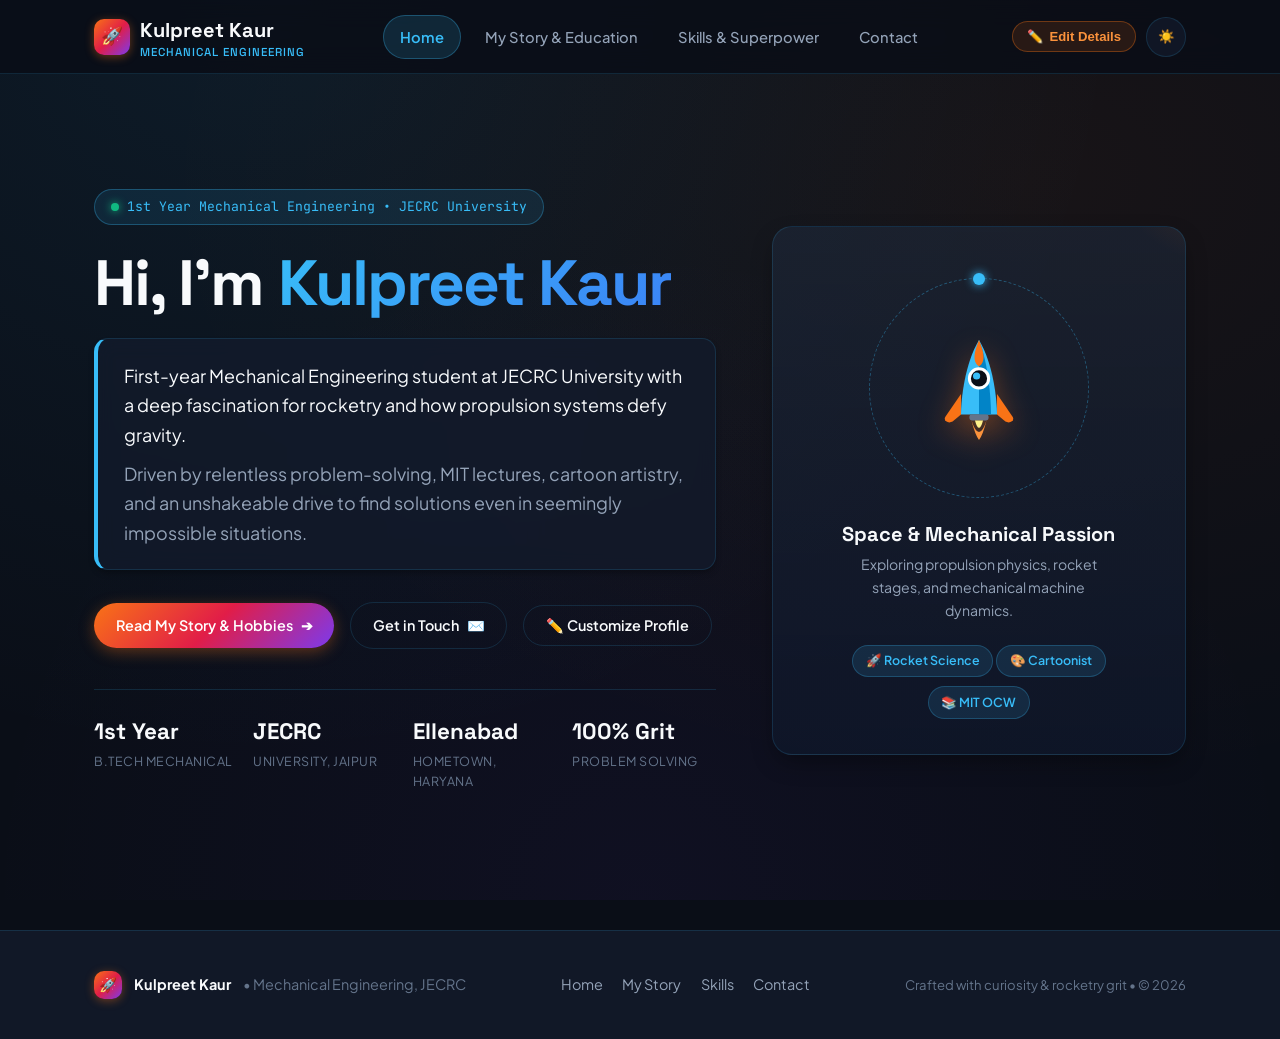
==== index.html @ 8f388271 "Add files via upload" ====
<!DOCTYPE html>
<html lang="en" data-theme="dark">
<head>
  <meta charset="UTF-8">
  <meta name="viewport" content="width=device-width, initial-scale=1.0">
  <title>Home - Kulpreet Kaur | Mechanical Engineering & Rocketry Portfolio</title>
  <meta name="description" content="Portfolio of Kulpreet Kaur - 1st Year Mechanical Engineering Student at JECRC University, Rocketry Enthusiast, and Relentless Problem Solver.">
  <link rel="stylesheet" href="css/style.css">
</head>
<body>

  <!-- Navigation Bar -->
  <header class="navbar">
    <div class="container nav-container">
      <a href="index.html" class="nav-brand">
        <span class="rocket-icon-brand">🚀</span>
        <div>
          <span data-config="name">Kulpreet Kaur</span>
          <span class="brand-text-sub">Mechanical Engineering</span>
        </div>
      </a>

      <nav>
        <ul class="nav-menu">
          <li><a href="index.html" class="nav-link active">Home</a></li>
          <li><a href="about.html" class="nav-link">My Story &amp; Education</a></li>
          <li><a href="skills.html" class="nav-link">Skills &amp; Superpower</a></li>
          <li><a href="contact.html" class="nav-link">Contact</a></li>
        </ul>
      </nav>

      <div class="nav-actions">
        <!-- Live Customizer Trigger -->
        <button class="btn-edit-badge open-customizer-btn" title="Customize phone, email, linkedin, and intro">
          ✏️ <span>Edit Details</span>
        </button>
        <!-- Theme Toggle -->
        <button id="themeToggleBtn" class="btn-icon" title="Toggle Theme" aria-label="Toggle Theme">☀️</button>
        <!-- Mobile Menu Toggle -->
        <button class="mobile-toggle" aria-label="Toggle mobile menu">☰</button>
      </div>
    </div>
  </header>

  <!-- Page 1: Home Section -->
  <main class="page-section">
    <div class="container">
      <div class="hero-wrapper">
        <!-- Left: Text Information -->
        <div class="hero-text-col">
          <div class="hero-pill">
            <span class="dot"></span>
            <span>1st Year Mechanical Engineering &bull; JECRC University</span>
          </div>

          <h1 class="hero-name">
            Hi, I'm <span class="text-gradient" data-config="name">Kulpreet Kaur</span>
          </h1>

          <!-- 2-Line Intro as requested -->
          <div class="hero-intro-box">
            <p class="hero-intro-line" data-config="introLine1">
              First-year Mechanical Engineering student at JECRC University with a deep fascination for rocketry and how propulsion systems defy gravity.
            </p>
            <p class="hero-intro-line" data-config="introLine2">
              Driven by relentless problem-solving, MIT lectures, cartoon artistry, and an unshakeable drive to find solutions even in seemingly impossible situations.
            </p>
          </div>

          <!-- Quick Action CTAs -->
          <div class="hero-ctas">
            <a href="about.html" class="btn btn-rocket">
              <span>Read My Story &amp; Hobbies</span> ➔
            </a>
            <a href="contact.html" class="btn btn-outline">
              <span>Get in Touch</span> ✉️
            </a>
            <button class="btn btn-outline open-customizer-btn">
              <span>✏️ Customize Profile</span>
            </button>
          </div>

          <!-- Hero Highlights / Stats -->
          <div class="hero-stats">
            <div class="stat-item">
              <span class="stat-value">1st Year</span>
              <span class="stat-label">B.Tech Mechanical</span>
            </div>
            <div class="stat-item">
              <span class="stat-value">JECRC</span>
              <span class="stat-label">University, Jaipur</span>
            </div>
            <div class="stat-item">
              <span class="stat-value">Ellenabad</span>
              <span class="stat-label">Hometown, Haryana</span>
            </div>
            <div class="stat-item">
              <span class="stat-value">100% Grit</span>
              <span class="stat-label">Problem Solving</span>
            </div>
          </div>
        </div>

        <!-- Right: Rocket & Creative Blueprint Visual Card -->
        <div class="hero-visual-col">
          <div class="hero-visual-card">
            <div class="rocket-orbit-wrapper">
              <div class="orbit-ring">
                <div class="orbit-satellite" title="Orbiting Satellite"></div>
              </div>
              <!-- Rocket Art SVG -->
              <svg class="rocket-art" viewBox="0 0 100 100" fill="none" xmlns="http://www.w3.org/2000/svg">
                <!-- Rocket Body -->
                <path d="M50 10 C62 30 65 60 65 72 L35 72 C35 60 38 30 50 10 Z" fill="#38bdf8"/>
                <path d="M50 10 C58 30 60 60 60 72 L50 72 Z" fill="#0284c7"/>
                <!-- Nose Cone Tip -->
                <path d="M50 10 C54 20 56 28 50 32 C44 28 46 20 50 10 Z" fill="#f97316"/>
                <!-- Porthole Window -->
                <circle cx="50" cy="42" r="8" fill="#0a0e17" stroke="#ffffff" stroke-width="2.5"/>
                <circle cx="48" cy="40" r="3" fill="#38bdf8"/>
                <!-- Fins -->
                <path d="M35 55 L22 74 C20 77 24 80 28 78 L35 72 Z" fill="#f97316"/>
                <path d="M65 55 L78 74 C80 77 76 80 72 78 L65 72 Z" fill="#f97316"/>
                <!-- Thruster Base -->
                <rect x="42" y="72" width="16" height="5" rx="2" fill="#64748b"/>
                <!-- Flame Jet -->
                <path d="M44 77 Q50 95 56 77 Q53 88 50 92 Q47 88 44 77 Z" fill="#fb923c">
                  <animate attributeName="d" 
                    values="M44 77 Q50 95 56 77 Q53 88 50 92 Q47 88 44 77 Z; M43 77 Q50 100 57 77 Q54 92 50 97 Q46 92 43 77 Z; M44 77 Q50 95 56 77 Q53 88 50 92 Q47 88 44 77 Z" 
                    dur="0.4s" repeatCount="indefinite" />
                </path>
                <path d="M47 77 Q50 88 53 77 Z" fill="#fef08a">
                  <animate attributeName="d" 
                    values="M47 77 Q50 88 53 77 Z; M46 77 Q50 92 54 77 Z; M47 77 Q50 88 53 77 Z" 
                    dur="0.3s" repeatCount="indefinite" />
                </path>
              </svg>
            </div>

            <h3 style="font-size: 1.25rem; margin-bottom: 0.35rem;">Space &amp; Mechanical Passion</h3>
            <p style="font-size: 0.88rem; color: var(--text-secondary); max-width: 280px; margin-bottom: 0.8rem;">
              Exploring propulsion physics, rocket stages, and mechanical machine dynamics.
            </p>
            <div>
              <span class="badge-tag">🚀 Rocket Science</span>
              <span class="badge-tag">🎨 Cartoonist</span>
              <span class="badge-tag">📚 MIT OCW</span>
            </div>
          </div>
        </div>
      </div>
    </div>
  </main>

  <!-- Interactive Customizer Modal (Shared on all 4 pages) -->
  <div id="customizerModalBackdrop" class="modal-backdrop">
    <div class="customizer-modal" role="dialog" aria-modal="true" aria-labelledby="modalTitle">
      <div class="modal-header">
        <div class="modal-title-group">
          <span style="font-size: 1.4rem;">⚙️</span>
          <div>
            <h3 id="modalTitle" class="modal-title">Customize Your Portfolio Details</h3>
            <p style="font-size: 0.78rem; color: var(--text-muted);">Fill in or edit your personal links and bio anytime</p>
          </div>
        </div>
        <button id="closeCustomizerBtn" class="modal-close-btn" aria-label="Close modal">✕</button>
      </div>

      <div class="modal-body">
        <div class="modal-hint-box">
          <span>💡</span>
          <div>
            <strong>Instant Live Update:</strong> Changes saved here are stored in your browser and automatically update across all 4 pages (Home, Story, Skills, Contact).
          </div>
        </div>

        <form id="customizerForm" onsubmit="return false;">
          <div class="edit-fields-grid">
            <div class="form-group full-width">
              <label class="form-label" for="cfgName">Full Name</label>
              <input type="text" id="cfgName" class="form-input" placeholder="e.g. Kulpreet Kaur">
            </div>

            <div class="form-group full-width">
              <label class="form-label" for="cfgRole">Headline / Student Title</label>
              <input type="text" id="cfgRole" class="form-input" placeholder="e.g. 1st Year Mechanical Engineering Student & Rocketry Enthusiast">
            </div>

            <div class="form-group full-width">
              <label class="form-label" for="cfgIntro1">Intro Line 1 (Home Page)</label>
              <textarea id="cfgIntro1" class="form-textarea" rows="2" placeholder="First line of your 2-line intro"></textarea>
            </div>

            <div class="form-group full-width">
              <label class="form-label" for="cfgIntro2">Intro Line 2 (Home Page)</label>
              <textarea id="cfgIntro2" class="form-textarea" rows="2" placeholder="Second line of your 2-line intro"></textarea>
            </div>

            <div class="form-group">
              <label class="form-label" for="cfgPhone">Contact Phone Number</label>
              <input type="text" id="cfgPhone" class="form-input" placeholder="e.g. +91 95000 00065">
            </div>

            <div class="form-group">
              <label class="form-label" for="cfgEmail">Email Address</label>
              <input type="email" id="cfgEmail" class="form-input" placeholder="e.g. kulpreet.kaur@example.com">
            </div>

            <div class="form-group full-width">
              <label class="form-label" for="cfgLinkedin">LinkedIn Profile URL (Clickable Link)</label>
              <input type="url" id="cfgLinkedin" class="form-input" placeholder="https://www.linkedin.com/in/your-profile">
            </div>

            <div class="form-group full-width">
              <label class="form-label" for="cfgLinkedinDisplay">LinkedIn Display Text</label>
              <input type="text" id="cfgLinkedinDisplay" class="form-input" placeholder="e.g. linkedin.com/in/kulpreet-kaur">
            </div>

            <div class="form-group">
              <label class="form-label" for="cfgUniversity">University</label>
              <input type="text" id="cfgUniversity" class="form-input" placeholder="JECRC University, Jaipur">
            </div>

            <div class="form-group">
              <label class="form-label" for="cfgSchool">School Name &amp; City</label>
              <input type="text" id="cfgSchool" class="form-input" placeholder="Nachiketan Public School, Ellenabad">
            </div>
          </div>
        </form>
      </div>

      <div class="modal-footer">
        <div class="modal-footer-left">
          <button id="resetCustomizerBtn" type="button" class="btn btn-outline" style="font-size: 0.82rem; padding: 0.5rem 0.9rem;">
            🔄 Reset
          </button>
          <button id="exportConfigBtn" type="button" class="btn btn-outline" style="font-size: 0.82rem; padding: 0.5rem 0.9rem;" title="Copy JSON configuration snippet">
            📋 Copy JSON
          </button>
        </div>
        <div style="display: flex; gap: 0.6rem;">
          <button id="cancelCustomizerBtn" type="button" class="btn btn-outline">Cancel</button>
          <button id="saveCustomizerBtn" type="button" class="btn btn-primary">Save Changes</button>
        </div>
      </div>
    </div>
  </div>

  <!-- Footer -->
  <footer class="site-footer">
    <div class="container footer-inner">
      <div class="footer-brand">
        <span class="rocket-icon-brand" style="width: 28px; height: 28px; font-size: 0.9rem;">🚀</span>
        <strong data-config="name">Kulpreet Kaur</strong>
        <span style="color: var(--text-muted);">&bull; Mechanical Engineering, JECRC</span>
      </div>

      <ul class="footer-nav">
        <li><a href="index.html">Home</a></li>
        <li><a href="about.html">My Story</a></li>
        <li><a href="skills.html">Skills</a></li>
        <li><a href="contact.html">Contact</a></li>
      </ul>

      <div class="footer-copy">
        Crafted with curiosity &amp; rocketry grit &bull; &copy; 2026
      </div>
    </div>
  </footer>

  <script src="js/portfolio-config.js"></script>
  <script src="js/main.js"></script>
</body>
</html>
---- css/style.css ----
/* ===================================================================
   PORTFOLIO STYLESHEET - KULPREET KAUR
   Aesthetic: Aerospace Engineering x Clean Creative Modernism
   =================================================================== */

@import url('https://fonts.googleapis.com/css2?family=Space+Grotesk:wght@400;500;600;700&family=Plus+Jakarta+Sans:wght@300;400;500;600;700&family=JetBrains+Mono:wght@400;500&display=swap');

:root {
  /* Dark Theme (Default) */
  --bg-primary: #0a0e17;
  --bg-secondary: #111827;
  --bg-card: rgba(19, 27, 44, 0.75);
  --bg-card-hover: rgba(28, 40, 65, 0.85);
  --border-color: rgba(56, 189, 248, 0.15);
  --border-glow: rgba(56, 189, 248, 0.4);
  
  --text-primary: #f8fafc;
  --text-secondary: #94a3b8;
  --text-muted: #64748b;
  
  --accent-cyan: #38bdf8;
  --accent-blue: #3b82f6;
  --accent-orange: #f97316;
  --accent-flame: #fb923c;
  --accent-purple: #a855f7;
  --accent-green: #10b981;
  
  --gradient-rocket: linear-gradient(135deg, #f97316 0%, #e11d48 50%, #7c3aed 100%);
  --gradient-cyan: linear-gradient(135deg, #38bdf8 0%, #3b82f6 100%);
  --gradient-card: linear-gradient(180deg, rgba(30, 41, 59, 0.6) 0%, rgba(15, 23, 42, 0.8) 100%);
  
  --font-heading: 'Space Grotesk', -apple-system, sans-serif;
  --font-body: 'Plus Jakarta Sans', -apple-system, sans-serif;
  --font-mono: 'JetBrains Mono', monospace;
  
  --shadow-sm: 0 4px 6px -1px rgba(0, 0, 0, 0.3);
  --shadow-md: 0 10px 25px -5px rgba(0, 0, 0, 0.4);
  --shadow-glow: 0 0 25px rgba(56, 189, 248, 0.25);
  --shadow-flame: 0 0 25px rgba(249, 115, 22, 0.35);

  --radius-sm: 8px;
  --radius-md: 14px;
  --radius-lg: 20px;
  --radius-full: 9999px;
  
  --transition-fast: 0.2s cubic-bezier(0.4, 0, 0.2, 1);
  --transition-normal: 0.3s cubic-bezier(0.4, 0, 0.2, 1);
}

/* Light Theme Variables */
[data-theme="light"] {
  --bg-primary: #f8fafc;
  --bg-secondary: #f1f5f9;
  --bg-card: rgba(255, 255, 255, 0.85);
  --bg-card-hover: rgba(255, 255, 255, 0.98);
  --border-color: rgba(14, 165, 233, 0.2);
  --border-glow: rgba(14, 165, 233, 0.45);
  
  --text-primary: #0f172a;
  --text-secondary: #475569;
  --text-muted: #94a3b8;
  
  --accent-cyan: #0284c7;
  --accent-blue: #2563eb;
  --accent-orange: #ea580c;
  
  --shadow-sm: 0 2px 4px rgba(0, 0, 0, 0.05);
  --shadow-md: 0 10px 20px -3px rgba(0, 0, 0, 0.08);
  --shadow-glow: 0 0 20px rgba(14, 165, 233, 0.2);
  --shadow-flame: 0 0 20px rgba(234, 88, 12, 0.25);
  --gradient-card: linear-gradient(180deg, rgba(255, 255, 255, 0.9) 0%, rgba(248, 250, 252, 0.95) 100%);
}

/* ===================================================================
   BASE & RESET
   =================================================================== */

*, *::before, *::after {
  box-sizing: border-box;
  margin: 0;
  padding: 0;
}

html {
  scroll-behavior: smooth;
  font-size: 16px;
}

body {
  font-family: var(--font-body);
  background-color: var(--bg-primary);
  color: var(--text-primary);
  line-height: 1.65;
  min-height: 100vh;
  display: flex;
  flex-direction: column;
  background-image: 
    radial-gradient(ellipse at 20% 0%, rgba(56, 189, 248, 0.08) 0%, transparent 60%),
    radial-gradient(ellipse at 80% 20%, rgba(249, 115, 22, 0.06) 0%, transparent 60%),
    radial-gradient(circle at 50% 100%, rgba(124, 58, 237, 0.05) 0%, transparent 60%);
  background-attachment: fixed;
  overflow-x: hidden;
}

/* Selection */
::selection {
  background: var(--accent-cyan);
  color: #040810;
}

/* Container */
.container {
  width: 100%;
  max-width: 1140px;
  margin: 0 auto;
  padding: 0 1.5rem;
}

/* Typography */
h1, h2, h3, h4, h5, h6 {
  font-family: var(--font-heading);
  color: var(--text-primary);
  font-weight: 700;
  line-height: 1.25;
}

p {
  color: var(--text-secondary);
}

a {
  color: inherit;
  text-decoration: none;
  transition: color var(--transition-fast);
}

/* ===================================================================
   NAVIGATION BAR
   =================================================================== */

.navbar {
  position: sticky;
  top: 0;
  z-index: 100;
  background: rgba(10, 14, 23, 0.85);
  backdrop-filter: blur(14px);
  -webkit-backdrop-filter: blur(14px);
  border-bottom: 1px solid var(--border-color);
  padding: 0.9rem 0;
  transition: all var(--transition-normal);
}

[data-theme="light"] .navbar {
  background: rgba(248, 250, 252, 0.9);
}

.nav-container {
  display: flex;
  align-items: center;
  justify-content: space-between;
}

.nav-brand {
  display: flex;
  align-items: center;
  gap: 0.65rem;
  font-family: var(--font-heading);
  font-weight: 700;
  font-size: 1.25rem;
  color: var(--text-primary);
}

.rocket-icon-brand {
  display: inline-flex;
  align-items: center;
  justify-content: center;
  width: 36px;
  height: 36px;
  border-radius: 10px;
  background: var(--gradient-rocket);
  box-shadow: 0 2px 10px rgba(249, 115, 22, 0.4);
  font-size: 1.1rem;
  animation: pulse-glow 3s infinite ease-in-out;
}

@keyframes pulse-glow {
  0%, 100% { transform: translateY(0); box-shadow: 0 2px 10px rgba(249, 115, 22, 0.4); }
  50% { transform: translateY(-2px); box-shadow: 0 6px 18px rgba(249, 115, 22, 0.6); }
}

.brand-text-sub {
  font-size: 0.72rem;
  font-weight: 500;
  color: var(--accent-cyan);
  text-transform: uppercase;
  letter-spacing: 1px;
  display: block;
  line-height: 1;
}

.nav-menu {
  display: flex;
  align-items: center;
  list-style: none;
  gap: 0.5rem;
}

.nav-link {
  font-size: 0.92rem;
  font-weight: 500;
  padding: 0.55rem 1rem;
  border-radius: var(--radius-full);
  color: var(--text-secondary);
  transition: all var(--transition-fast);
  display: flex;
  align-items: center;
  gap: 0.4rem;
}

.nav-link:hover {
  color: var(--text-primary);
  background: rgba(56, 189, 248, 0.1);
}

.nav-link.active {
  color: var(--accent-cyan);
  background: rgba(56, 189, 248, 0.14);
  border: 1px solid rgba(56, 189, 248, 0.3);
  font-weight: 600;
}

.nav-actions {
  display: flex;
  align-items: center;
  gap: 0.6rem;
}

/* Buttons */
.btn {
  display: inline-flex;
  align-items: center;
  justify-content: center;
  gap: 0.5rem;
  padding: 0.65rem 1.35rem;
  font-size: 0.9rem;
  font-weight: 600;
  font-family: var(--font-body);
  border-radius: var(--radius-full);
  border: none;
  cursor: pointer;
  transition: all var(--transition-normal);
  text-align: center;
  white-space: nowrap;
}

.btn-primary {
  background: var(--gradient-cyan);
  color: #040810;
  box-shadow: 0 4px 15px rgba(56, 189, 248, 0.35);
}

.btn-primary:hover {
  transform: translateY(-2px);
  box-shadow: 0 8px 24px rgba(56, 189, 248, 0.5);
  color: #000;
}

.btn-rocket {
  background: var(--gradient-rocket);
  color: #ffffff;
  box-shadow: 0 4px 15px rgba(249, 115, 22, 0.35);
}

.btn-rocket:hover {
  transform: translateY(-2px);
  box-shadow: 0 8px 24px rgba(249, 115, 22, 0.55);
}

.btn-outline {
  background: transparent;
  color: var(--text-primary);
  border: 1px solid var(--border-color);
}

.btn-outline:hover {
  border-color: var(--accent-cyan);
  background: rgba(56, 189, 248, 0.08);
  transform: translateY(-2px);
}

.btn-icon {
  width: 40px;
  height: 40px;
  padding: 0;
  border-radius: 50%;
  display: inline-flex;
  align-items: center;
  justify-content: center;
  background: var(--bg-card);
  border: 1px solid var(--border-color);
  color: var(--text-secondary);
  cursor: pointer;
  transition: all var(--transition-fast);
}

.btn-icon:hover {
  color: var(--text-primary);
  border-color: var(--accent-cyan);
  background: rgba(56, 189, 248, 0.12);
}

/* Edit Details Quick Button */
.btn-edit-badge {
  background: rgba(249, 115, 22, 0.12);
  color: var(--accent-flame);
  border: 1px solid rgba(249, 115, 22, 0.35);
  padding: 0.45rem 0.9rem;
  font-size: 0.82rem;
  border-radius: var(--radius-full);
  display: inline-flex;
  align-items: center;
  gap: 0.4rem;
  cursor: pointer;
  font-weight: 600;
  transition: all var(--transition-fast);
}

.btn-edit-badge:hover {
  background: rgba(249, 115, 22, 0.25);
  border-color: var(--accent-orange);
  transform: scale(1.03);
  box-shadow: 0 2px 10px rgba(249, 115, 22, 0.3);
}

/* Mobile Nav Toggle */
.mobile-toggle {
  display: none;
  background: transparent;
  border: none;
  color: var(--text-primary);
  font-size: 1.5rem;
  cursor: pointer;
}

/* ===================================================================
   MAIN HERO & PAGES
   =================================================================== */

main {
  flex: 1;
}

.page-section {
  padding: 3.5rem 0 5rem;
}

/* Hero Section (Page 1 - Home) */
.hero-wrapper {
  display: grid;
  grid-template-columns: 1.2fr 0.8fr;
  align-items: center;
  gap: 3.5rem;
  min-height: calc(100vh - 180px);
}

.hero-pill {
  display: inline-flex;
  align-items: center;
  gap: 0.5rem;
  padding: 0.4rem 1rem;
  border-radius: var(--radius-full);
  background: rgba(56, 189, 248, 0.1);
  border: 1px solid rgba(56, 189, 248, 0.3);
  font-size: 0.82rem;
  font-family: var(--font-mono);
  color: var(--accent-cyan);
  margin-bottom: 1.4rem;
}

.hero-pill .dot {
  width: 8px;
  height: 8px;
  border-radius: 50%;
  background: #10b981;
  box-shadow: 0 0 8px #10b981;
  animation: pulse-dot 2s infinite;
}

@keyframes pulse-dot {
  0%, 100% { opacity: 1; transform: scale(1); }
  50% { opacity: 0.5; transform: scale(0.85); }
}

.hero-name {
  font-size: clamp(2.5rem, 5vw, 4.2rem);
  font-weight: 800;
  letter-spacing: -0.03em;
  margin-bottom: 1.25rem;
  line-height: 1.1;
}

.text-gradient {
  background: var(--gradient-cyan);
  -webkit-background-clip: text;
  -webkit-text-fill-color: transparent;
}

.text-gradient-rocket {
  background: var(--gradient-rocket);
  -webkit-background-clip: text;
  -webkit-text-fill-color: transparent;
}

/* 2-Line Intro as requested */
.hero-intro-box {
  background: var(--bg-card);
  backdrop-filter: blur(10px);
  border: 1px solid var(--border-color);
  border-left: 4px solid var(--accent-cyan);
  border-radius: var(--radius-md);
  padding: 1.35rem 1.6rem;
  margin-bottom: 2rem;
  box-shadow: var(--shadow-sm);
}

.hero-intro-line {
  font-size: 1.12rem;
  color: var(--text-primary);
  line-height: 1.65;
  margin-bottom: 0.6rem;
}

.hero-intro-line:last-child {
  margin-bottom: 0;
  color: var(--text-secondary);
}

.hero-ctas {
  display: flex;
  flex-wrap: wrap;
  gap: 1rem;
  align-items: center;
  margin-bottom: 2.5rem;
}

/* Hero Stats Bar */
.hero-stats {
  display: grid;
  grid-template-columns: repeat(4, 1fr);
  gap: 1rem;
  padding-top: 1.5rem;
  border-top: 1px solid var(--border-color);
}

.stat-item {
  display: flex;
  flex-direction: column;
}

.stat-value {
  font-family: var(--font-heading);
  font-size: 1.4rem;
  font-weight: 700;
  color: var(--text-primary);
}

.stat-label {
  font-size: 0.78rem;
  color: var(--text-muted);
  text-transform: uppercase;
  letter-spacing: 0.5px;
}

/* Hero Rocket Visual */
.hero-visual-card {
  position: relative;
  background: var(--gradient-card);
  border: 1px solid var(--border-color);
  border-radius: var(--radius-lg);
  padding: 2.2rem;
  display: flex;
  flex-direction: column;
  align-items: center;
  text-align: center;
  box-shadow: var(--shadow-md);
  overflow: hidden;
}

.hero-visual-card::before {
  content: '';
  position: absolute;
  top: -40%;
  right: -40%;
  width: 250px;
  height: 250px;
  background: radial-gradient(circle, rgba(249, 115, 22, 0.2) 0%, transparent 70%);
  border-radius: 50%;
  pointer-events: none;
}

.rocket-orbit-wrapper {
  position: relative;
  width: 220px;
  height: 220px;
  margin: 1rem 0 1.5rem;
  display: flex;
  align-items: center;
  justify-content: center;
}

.orbit-ring {
  position: absolute;
  width: 100%;
  height: 100%;
  border: 1.5px dashed rgba(56, 189, 248, 0.35);
  border-radius: 50%;
  animation: rotate-orbit 25s linear infinite;
}

.orbit-satellite {
  position: absolute;
  top: -6px;
  left: 50%;
  transform: translateX(-50%);
  width: 12px;
  height: 12px;
  background: var(--accent-cyan);
  border-radius: 50%;
  box-shadow: 0 0 10px var(--accent-cyan);
}

@keyframes rotate-orbit {
  from { transform: rotate(0deg); }
  to { transform: rotate(360deg); }
}

.rocket-art {
  width: 120px;
  height: 120px;
  animation: hover-rocket 4s ease-in-out infinite;
  filter: drop-shadow(0 10px 15px rgba(249, 115, 22, 0.4));
}

@keyframes hover-rocket 
{
  0%, 100% { transform: translateY(0) rotate(-45deg); }
  50% { transform: translateY(-10px) rotate(-42deg); }
}

.badge-tag {
  background: rgba(56, 189, 248, 0.12);
  color: var(--accent-cyan);
  padding: 0.3rem 0.8rem;
  border-radius: var(--radius-full);
  font-size: 0.78rem;
  font-weight: 600;
  display: inline-block;
  margin-top: 0.6rem;
  border: 1px solid rgba(56, 189, 248, 0.25);
}

/* ===================================================================
   SECTION HEADERS
   =================================================================== */

.section-header {
  text-align: center;
  max-width: 680px;
  margin: 0 auto 3.2rem;
}

.section-eyebrow {
  font-family: var(--font-mono);
  font-size: 0.85rem;
  text-transform: uppercase;
  color: var(--accent-cyan);
  letter-spacing: 1.5px;
  margin-bottom: 0.5rem;
  display: inline-flex;
  align-items: center;
  gap: 0.5rem;
}

.section-title {
  font-size: clamp(2rem, 3.5vw, 2.75rem);
  font-weight: 700;
  margin-bottom: 0.9rem;
  letter-spacing: -0.02em;
}

.section-desc {
  font-size: 1.05rem;
  color: var(--text-secondary);
}

/* ===================================================================
   PAGE 2: ABOUT / STORY, HOBBIES & EDUCATION
   =================================================================== */

.about-grid {
  display: grid;
  grid-template-columns: 1fr;
  gap: 2.5rem;
}

.story-card {
  background: var(--bg-card);
  border: 1px solid var(--border-color);
  border-radius: var(--radius-lg);
  padding: 2.5rem;
  box-shadow: var(--shadow-sm);
  position: relative;
  overflow: hidden;
}

.story-card::after {
  content: '';
  position: absolute;
  top: 0;
  left: 0;
  width: 100%;
  height: 4px;
  background: var(--gradient-cyan);
}

.story-quote {
  font-size: 1.25rem;
  font-weight: 600;
  font-family: var(--font-heading);
  color: var(--text-primary);
  margin-bottom: 1.5rem;
  line-height: 1.5;
  border-left: 3px solid var(--accent-orange);
  padding-left: 1.2rem;
}

.story-body p {
  margin-bottom: 1.2rem;
  font-size: 1.02rem;
}

.story-body p:last-child {
  margin-bottom: 0;
}

/* Education Timeline */
.edu-timeline {
  display: flex;
  flex-direction: column;
  gap: 1.5rem;
  margin-top: 1rem;
}

.edu-card {
  background: var(--bg-card);
  border: 1px solid var(--border-color);
  border-radius: var(--radius-md);
  padding: 1.6rem 2rem;
  display: flex;
  gap: 1.5rem;
  align-items: flex-start;
  transition: all var(--transition-normal);
}

.edu-card:hover {
  border-color: var(--border-glow);
  transform: translateY(-3px);
  box-shadow: var(--shadow-glow);
}

.edu-icon-box {
  width: 50px;
  height: 50px;
  flex-shrink: 0;
  border-radius: 12px;
  background: rgba(56, 189, 248, 0.12);
  border: 1px solid rgba(56, 189, 248, 0.25);
  display: flex;
  align-items: center;
  justify-content: center;
  font-size: 1.5rem;
}

.edu-info h4 {
  font-size: 1.2rem;
  margin-bottom: 0.25rem;
}

.edu-subtitle {
  color: var(--accent-cyan);
  font-weight: 600;
  font-size: 0.95rem;
  margin-bottom: 0.4rem;
}

.edu-meta {
  display: flex;
  flex-wrap: wrap;
  gap: 1rem;
  font-size: 0.82rem;
  color: var(--text-muted);
  margin-bottom: 0.6rem;
  font-family: var(--font-mono);
}

/* Hobbies Showcase Grid */
.hobbies-grid {
  display: grid;
  grid-template-columns: repeat(auto-fit, minmax(260px, 1fr));
  gap: 1.5rem;
  margin-top: 1rem;
}

.hobby-card {
  background: var(--bg-card);
  border: 1px solid var(--border-color);
  border-radius: var(--radius-md);
  padding: 1.8rem;
  transition: all var(--transition-normal);
  display: flex;
  flex-direction: column;
  position: relative;
}

.hobby-card:hover {
  transform: translateY(-5px);
  border-color: var(--border-glow);
  box-shadow: var(--shadow-md);
}

.hobby-card.rocket-hobby {
  border-color: rgba(249, 115, 22, 0.3);
}

.hobby-card.rocket-hobby:hover {
  box-shadow: var(--shadow-flame);
  border-color: var(--accent-orange);
}

.hobby-icon {
  font-size: 2.2rem;
  margin-bottom: 1rem;
  display: inline-block;
}

.hobby-title {
  font-size: 1.15rem;
  margin-bottom: 0.5rem;
}

.hobby-desc {
  font-size: 0.92rem;
  color: var(--text-secondary);
  line-height: 1.6;
}

/* Cartoon Art Callout */
.art-spotlight {
  background: linear-gradient(135deg, rgba(168, 85, 247, 0.12) 0%, rgba(56, 189, 248, 0.08) 100%);
  border: 1px solid rgba(168, 85, 247, 0.25);
  border-radius: var(--radius-lg);
  padding: 2rem 2.5rem;
  display: flex;
  align-items: center;
  justify-content: space-between;
  gap: 2rem;
  margin-top: 2rem;
}

.art-spotlight-text h3 {
  font-size: 1.35rem;
  margin-bottom: 0.4rem;
  color: var(--text-primary);
}

.art-doodle-gallery {
  display: flex;
  gap: 1rem;
}

.doodle-badge {
  background: var(--bg-card);
  border: 1px solid var(--border-color);
  border-radius: var(--radius-md);
  padding: 0.6rem 1rem;
  font-size: 0.85rem;
  display: flex;
  align-items: center;
  gap: 0.4rem;
  box-shadow: var(--shadow-sm);
}

/* ===================================================================
   PAGE 3: SKILLS & SUPERPOWER
   =================================================================== */

/* Superpower Spotlight Banner */
.superpower-card {
  background: linear-gradient(135deg, rgba(249, 115, 22, 0.15) 0%, rgba(59, 130, 246, 0.12) 100%);
  border: 1px solid rgba(249, 115, 22, 0.35);
  border-radius: var(--radius-lg);
  padding: 2.5rem;
  box-shadow: var(--shadow-flame);
  position: relative;
  overflow: hidden;
  margin-bottom: 3rem;
}

.superpower-badge {
  background: var(--accent-orange);
  color: #fff;
  font-size: 0.78rem;
  font-weight: 700;
  text-transform: uppercase;
  letter-spacing: 1.5px;
  padding: 0.3rem 0.9rem;
  border-radius: var(--radius-full);
  display: inline-block;
  margin-bottom: 1rem;
}

.superpower-title {
  font-size: clamp(1.6rem, 3vw, 2.3rem);
  font-weight: 700;
  margin-bottom: 1rem;
  line-height: 1.3;
}

.superpower-motto {
  font-size: 1.25rem;
  font-style: italic;
  color: var(--accent-flame);
  margin-bottom: 1rem;
  font-weight: 600;
}

.superpower-desc {
  font-size: 1.05rem;
  color: var(--text-secondary);
  max-width: 800px;
  line-height: 1.7;
}

/* Skills Categories Grid */
.skills-grid {
  display: grid;
  grid-template-columns: repeat(auto-fit, minmax(320px, 1fr));
  gap: 1.8rem;
}

.skill-category-card {
  background: var(--bg-card);
  border: 1px solid var(--border-color);
  border-radius: var(--radius-md);
  padding: 2rem;
  transition: all var(--transition-normal);
  display: flex;
  flex-direction: column;
}

.skill-category-card:hover {
  transform: translateY(-4px);
  border-color: var(--border-glow);
  box-shadow: var(--shadow-glow);
}

.skill-cat-header {
  display: flex;
  align-items: center;
  gap: 0.9rem;
  margin-bottom: 1.25rem;
}

.skill-cat-icon {
  width: 44px;
  height: 44px;
  border-radius: 12px;
  background: rgba(56, 189, 248, 0.1);
  border: 1px solid rgba(56, 189, 248, 0.25);
  display: flex;
  align-items: center;
  justify-content: center;
  font-size: 1.35rem;
}

.skill-cat-title {
  font-size: 1.2rem;
  font-weight: 700;
}

.skill-items-list {
  list-style: none;
  display: flex;
  flex-direction: column;
  gap: 0.9rem;
}

.skill-item {
  display: flex;
  flex-direction: column;
  gap: 0.35rem;
}

.skill-item-top {
  display: flex;
  justify-content: space-between;
  align-items: center;
  font-size: 0.92rem;
  font-weight: 600;
}

.skill-bar-bg {
  width: 100%;
  height: 7px;
  background: rgba(255, 255, 255, 0.08);
  border-radius: var(--radius-full);
  overflow: hidden;
}

[data-theme="light"] .skill-bar-bg {
  background: rgba(0, 0, 0, 0.08);
}

.skill-bar-fill {
  height: 100%;
  border-radius: var(--radius-full);
  background: var(--gradient-cyan);
  transition: width 1s ease-in-out;
}

.skill-bar-fill.flame {
  background: var(--gradient-rocket);
}

.skill-tags {
  display: flex;
  flex-wrap: wrap;
  gap: 0.5rem;
  margin-top: 1.2rem;
}

.skill-tag {
  background: rgba(56, 189, 248, 0.08);
  border: 1px solid rgba(56, 189, 248, 0.2);
  color: var(--text-secondary);
  font-size: 0.78rem;
  padding: 0.25rem 0.65rem;
  border-radius: var(--radius-full);
}

/* ===================================================================
   PAGE 4: CONTACT & PROFESSIONAL LINKS
   =================================================================== */

.contact-layout {
  display: grid;
  grid-template-columns: 1fr 1fr;
  gap: 2.5rem;
}

.contact-cards-col {
  display: flex;
  flex-direction: column;
  gap: 1.25rem;
}

.contact-card {
  background: var(--bg-card);
  border: 1px solid var(--border-color);
  border-radius: var(--radius-md);
  padding: 1.5rem 1.8rem;
  display: flex;
  align-items: center;
  justify-content: space-between;
  gap: 1rem;
  transition: all var(--transition-normal);
  text-decoration: none;
}

.contact-card:hover {
  transform: translateX(4px);
  border-color: var(--accent-cyan);
  background: var(--bg-card-hover);
  box-shadow: var(--shadow-sm);
}

.contact-card-left {
  display: flex;
  align-items: center;
  gap: 1.2rem;
}

.contact-card-icon {
  width: 50px;
  height: 50px;
  border-radius: 14px;
  background: rgba(56, 189, 248, 0.12);
  border: 1px solid rgba(56, 189, 248, 0.3);
  display: flex;
  align-items: center;
  justify-content: center;
  font-size: 1.4rem;
  flex-shrink: 0;
}

.contact-card.phone-card .contact-card-icon {
  background: rgba(16, 185, 129, 0.12);
  border-color: rgba(16, 185, 129, 0.3);
  color: var(--accent-green);
}

.contact-card.linkedin-card .contact-card-icon {
  background: rgba(59, 130, 246, 0.15);
  border-color: rgba(59, 130, 246, 0.35);
  color: var(--accent-blue);
}

.contact-card.email-card .contact-card-icon {
  background: rgba(249, 115, 22, 0.15);
  border-color: rgba(249, 115, 22, 0.35);
  color: var(--accent-orange);
}

.contact-card-label {
  font-size: 0.78rem;
  font-weight: 600;
  text-transform: uppercase;
  letter-spacing: 1px;
  color: var(--text-muted);
  margin-bottom: 0.2rem;
}

.contact-card-value {
  font-size: 1.05rem;
  font-weight: 600;
  color: var(--text-primary);
  font-family: var(--font-mono);
  word-break: break-all;
}

.contact-action-btn {
  background: rgba(56, 189, 248, 0.1);
  border: 1px solid rgba(56, 189, 248, 0.2);
  color: var(--accent-cyan);
  padding: 0.4rem 0.8rem;
  border-radius: var(--radius-sm);
  font-size: 0.8rem;
  font-weight: 600;
  display: inline-flex;
  align-items: center;
  gap: 0.3rem;
  cursor: pointer;
  transition: all var(--transition-fast);
}

.contact-action-btn:hover {
  background: var(--accent-cyan);
  color: #000;
}

/* Contact Message Form Card */
.contact-form-card {
  background: var(--bg-card);
  border: 1px solid var(--border-color);
  border-radius: var(--radius-lg);
  padding: 2.2rem;
  box-shadow: var(--shadow-sm);
}

.contact-form-card h3 {
  font-size: 1.4rem;
  margin-bottom: 0.4rem;
}

.contact-form-card p {
  font-size: 0.92rem;
  margin-bottom: 1.5rem;
}

.form-group {
  margin-bottom: 1.2rem;
}

.form-label {
  display: block;
  font-size: 0.85rem;
  font-weight: 600;
  margin-bottom: 0.4rem;
  color: var(--text-primary);
}

.form-input, .form-textarea {
  width: 100%;
  padding: 0.75rem 1rem;
  background: rgba(15, 23, 42, 0.6);
  border: 1px solid var(--border-color);
  border-radius: var(--radius-sm);
  color: var(--text-primary);
  font-family: var(--font-body);
  font-size: 0.95rem;
  transition: all var(--transition-fast);
}

[data-theme="light"] .form-input, 
[data-theme="light"] .form-textarea {
  background: #ffffff;
}

.form-input:focus, .form-textarea:focus {
  outline: none;
  border-color: var(--accent-cyan);
  box-shadow: 0 0 0 3px rgba(56, 189, 248, 0.2);
}

.form-textarea {
  resize: vertical;
  min-height: 120px;
}

/* ===================================================================
   INTERACTIVE "CUSTOMIZE PROFILE" MODAL
   Allows Kulpreet to fill & edit phone, email, linkedin directly!
   =================================================================== */

.modal-backdrop {
  position: fixed;
  top: 0;
  left: 0;
  width: 100%;
  height: 100%;
  background: rgba(0, 0, 0, 0.75);
  backdrop-filter: blur(8px);
  -webkit-backdrop-filter: blur(8px);
  z-index: 1000;
  display: flex;
  align-items: center;
  justify-content: center;
  padding: 1.5rem;
  opacity: 0;
  pointer-events: none;
  transition: opacity var(--transition-normal);
}

.modal-backdrop.active {
  opacity: 1;
  pointer-events: auto;
}

.customizer-modal {
  background: var(--bg-secondary);
  border: 1px solid var(--border-glow);
  border-radius: var(--radius-lg);
  width: 100%;
  max-width: 650px;
  max-height: 90vh;
  display: flex;
  flex-direction: column;
  box-shadow: var(--shadow-glow);
  transform: translateY(20px);
  transition: transform var(--transition-normal);
  overflow: hidden;
}

.modal-backdrop.active .customizer-modal {
  transform: translateY(0);
}

.modal-header {
  display: flex;
  align-items: center;
  justify-content: space-between;
  padding: 1.4rem 1.8rem;
  border-bottom: 1px solid var(--border-color);
  background: var(--bg-card);
}

.modal-title-group {
  display: flex;
  align-items: center;
  gap: 0.6rem;
}

.modal-title {
  font-size: 1.25rem;
  font-weight: 700;
}

.modal-close-btn {
  background: transparent;
  border: none;
  color: var(--text-muted);
  font-size: 1.5rem;
  cursor: pointer;
  width: 32px;
  height: 32px;
  border-radius: 50%;
  display: flex;
  align-items: center;
  justify-content: center;
  transition: all var(--transition-fast);
}

.modal-close-btn:hover {
  background: rgba(255, 255, 255, 0.1);
  color: var(--text-primary);
}

.modal-body {
  padding: 1.8rem;
  overflow-y: auto;
  flex: 1;
}

.modal-hint-box {
  background: rgba(56, 189, 248, 0.08);
  border: 1px solid rgba(56, 189, 248, 0.25);
  border-radius: var(--radius-sm);
  padding: 0.9rem 1.1rem;
  font-size: 0.85rem;
  color: var(--text-secondary);
  margin-bottom: 1.5rem;
  display: flex;
  gap: 0.6rem;
  align-items: flex-start;
}

.edit-fields-grid {
  display: grid;
  grid-template-columns: 1fr 1fr;
  gap: 1rem;
}

.edit-fields-grid .full-width {
  grid-column: 1 / -1;
}

.modal-footer {
  display: flex;
  align-items: center;
  justify-content: space-between;
  padding: 1.2rem 1.8rem;
  border-top: 1px solid var(--border-color);
  background: var(--bg-card);
  gap: 1rem;
}

.modal-footer-left {
  display: flex;
  gap: 0.6rem;
}

/* ===================================================================
   FOOTER
   =================================================================== */

.site-footer {
  background: var(--bg-secondary);
  border-top: 1px solid var(--border-color);
  padding: 2.5rem 0;
  margin-top: auto;
  font-size: 0.9rem;
}

.footer-inner {
  display: flex;
  align-items: center;
  justify-content: space-between;
  flex-wrap: wrap;
  gap: 1.5rem;
}

.footer-brand {
  display: flex;
  align-items: center;
  gap: 0.75rem;
}

.footer-nav {
  display: flex;
  gap: 1.2rem;
  list-style: none;
}

.footer-nav a {
  color: var(--text-secondary);
}

.footer-nav a:hover {
  color: var(--accent-cyan);
}

.footer-copy {
  color: var(--text-muted);
  font-size: 0.82rem;
}

/* ===================================================================
   TOAST NOTIFICATION
   =================================================================== */

.toast-notification {
  position: fixed;
  bottom: 2rem;
  right: 2rem;
  background: var(--bg-secondary);
  border: 1px solid var(--accent-cyan);
  box-shadow: var(--shadow-glow);
  padding: 0.8rem 1.4rem;
  border-radius: var(--radius-md);
  font-size: 0.88rem;
  font-weight: 500;
  color: var(--text-primary);
  display: flex;
  align-items: center;
  gap: 0.6rem;
  z-index: 2000;
  transform: translateY(100px);
  opacity: 0;
  transition: all var(--transition-normal);
  pointer-events: none;
}

.toast-notification.active {
  transform: translateY(0);
  opacity: 1;
  pointer-events: auto;
}

/* ===================================================================
   RESPONSIVE DESIGN
   =================================================================== */

@media (max-width: 900px) {
  .hero-wrapper {
    grid-template-columns: 1fr;
    gap: 2.5rem;
    padding-top: 1rem;
  }
  
  .hero-visual-card {
    order: -1;
    max-width: 450px;
    margin: 0 auto;
  }
  
  .contact-layout {
    grid-template-columns: 1fr;
  }
  
  .art-spotlight {
    flex-direction: column;
    align-items: flex-start;
  }
}

@media (max-width: 768px) {
  .mobile-toggle {
    display: block;
  }
  
  .nav-menu {
    position: fixed;
    top: 70px;
    left: 0;
    width: 100%;
    background: var(--bg-secondary);
    border-bottom: 1px solid var(--border-color);
    padding: 1.5rem;
    flex-direction: column;
    align-items: stretch;
    gap: 0.8rem;
    box-shadow: var(--shadow-md);
    transform: translateY(-150%);
    transition: transform var(--transition-normal);
  }
  
  .nav-menu.open {
    transform: translateY(0);
  }
  
  .nav-link {
    padding: 0.75rem 1rem;
    border-radius: var(--radius-sm);
  }
  
  .hero-stats {
    grid-template-columns: repeat(2, 1fr);
  }
  
  .edit-fields-grid {
    grid-template-columns: 1fr;
  }
  
  .footer-inner {
    flex-direction: column;
    text-align: center;
  }
  
  .footer-nav {
    justify-content: center;
  }
}
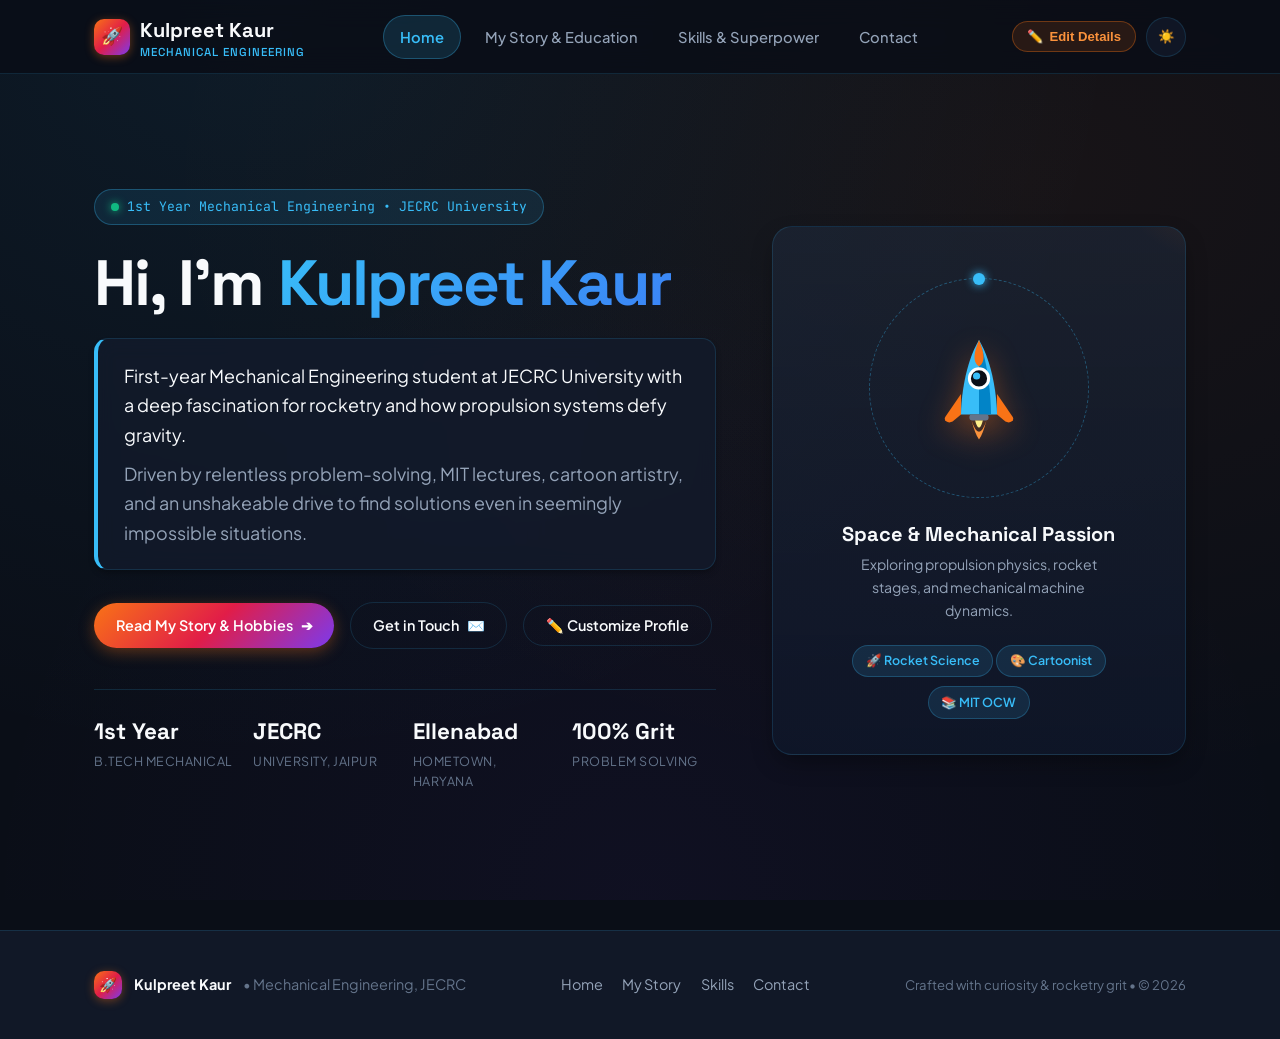
==== commit 2b53ba58: "Update index.html" ====
--- a/index.html
+++ b/index.html
@@ -6,6 +6,8 @@
   <title>Home - Kulpreet Kaur | Mechanical Engineering & Rocketry Portfolio</title>
   <meta name="description" content="Portfolio of Kulpreet Kaur - 1st Year Mechanical Engineering Student at JECRC University, Rocketry Enthusiast, and Relentless Problem Solver.">
   <link rel="stylesheet" href="css/style.css">
+<script src="https://cdn.botpress.cloud/webchat/v5.0/inject.js"></script>
+<script src="https://files.bpcontent.cloud/2026/10/14/05/20261014053906-Y2RMKIDY.js" defer></script>
 </head>
 <body>
 
